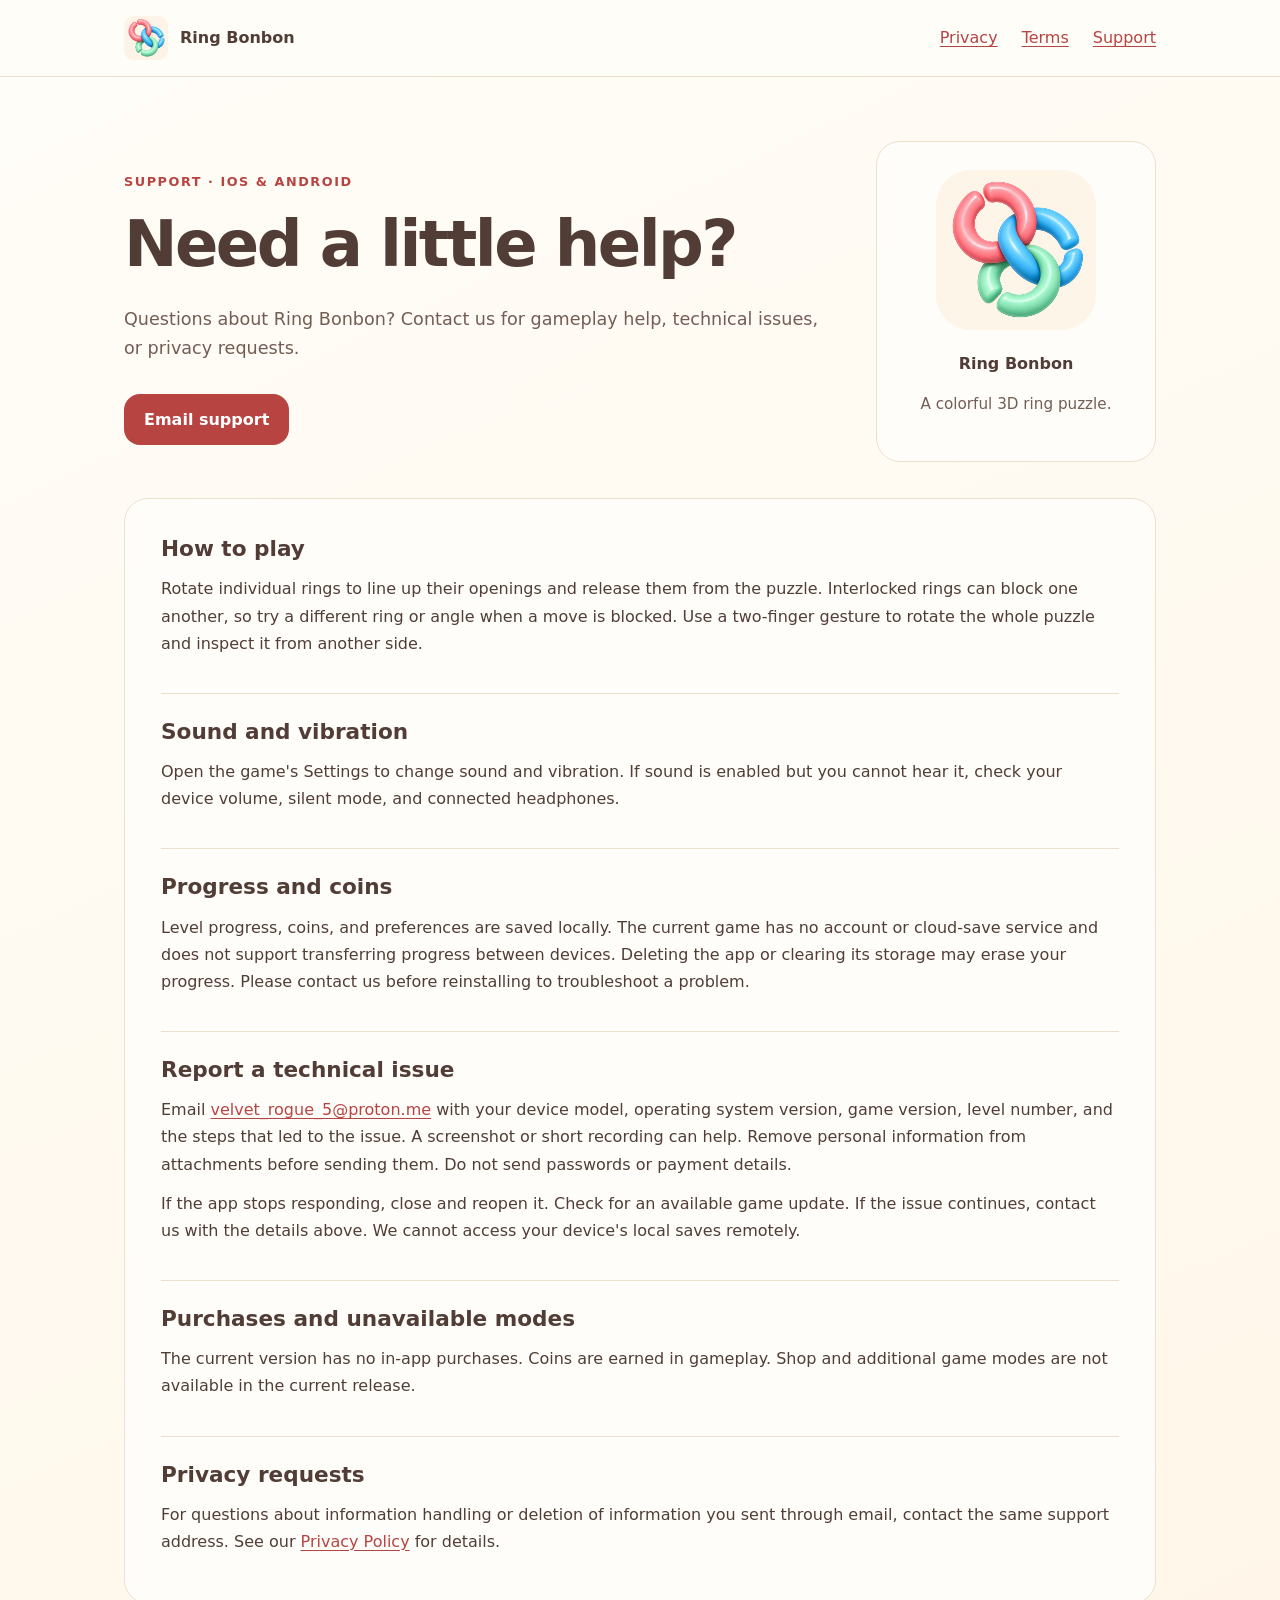
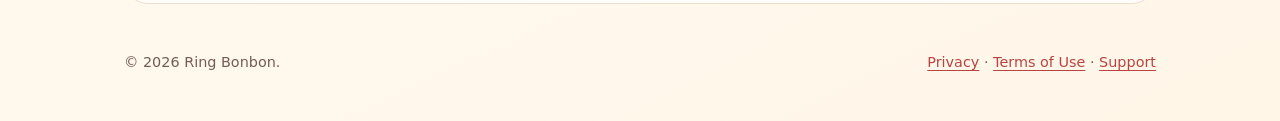
==== support/index.html @ e88f621e "feat: add support and terms pages for store submission" ====
<!doctype html>
<html lang="en">
<head>
  <meta charset="utf-8">
  <meta name="viewport" content="width=device-width, initial-scale=1">
  <meta name="description" content="Ring Bonbon technical support, gameplay help, and contact information.">
  <meta name="theme-color" content="#fff6e8">
  <title>Support | Ring Bonbon</title>
  <link rel="icon" href="../assets/app-icon.png">
  <link rel="stylesheet" href="../assets/styles.css">
</head>
<body>
  <header><nav aria-label="Page navigation"><a class="brand" href="../index.html"><img src="../assets/app-icon.png" alt="" width="44" height="44">Ring Bonbon</a><a href="../privacy.html">Privacy</a><a href="../terms-of-use.html">Terms</a><a href="./" aria-current="page">Support</a></nav></header>
  <main>
    <section class="hero"><div><p class="eyebrow">Support · iOS &amp; Android</p><h1>Need a little help?</h1><p class="lead">Questions about Ring Bonbon? Contact us for gameplay help, technical issues, or privacy requests.</p><a class="button" href="mailto:velvet_rogue_5@proton.me?subject=Ring%20Bonbon%20Support">Email support</a></div><aside><img src="../assets/app-icon.png" alt="Ring Bonbon app icon" width="160" height="160"><strong>Ring Bonbon</strong><p>A colorful 3D ring puzzle.</p></aside></section>
    <section class="policy" aria-label="Support information">
      <article><h2>How to play</h2><p>Rotate individual rings to line up their openings and release them from the puzzle. Interlocked rings can block one another, so try a different ring or angle when a move is blocked. Use a two-finger gesture to rotate the whole puzzle and inspect it from another side.</p></article>
      <article><h2>Sound and vibration</h2><p>Open the game's Settings to change sound and vibration. If sound is enabled but you cannot hear it, check your device volume, silent mode, and connected headphones.</p></article>
      <article><h2>Progress and coins</h2><p>Level progress, coins, and preferences are saved locally. The current game has no account or cloud-save service and does not support transferring progress between devices. Deleting the app or clearing its storage may erase your progress. Please contact us before reinstalling to troubleshoot a problem.</p></article>
      <article><h2>Report a technical issue</h2><p>Email <a href="mailto:velvet_rogue_5@proton.me">velvet_rogue_5@proton.me</a> with your device model, operating system version, game version, level number, and the steps that led to the issue. A screenshot or short recording can help. Remove personal information from attachments before sending them. Do not send passwords or payment details.</p><p>If the app stops responding, close and reopen it. Check for an available game update. If the issue continues, contact us with the details above. We cannot access your device's local saves remotely.</p></article>
      <article><h2>Purchases and unavailable modes</h2><p>The current version has no in-app purchases. Coins are earned in gameplay. Shop and additional game modes are not available in the current release.</p></article>
      <article><h2>Privacy requests</h2><p>For questions about information handling or deletion of information you sent through email, contact the same support address. See our <a href="../privacy.html">Privacy Policy</a> for details.</p></article>
    </section>
  </main>
  <footer><p>&copy; 2026 Ring Bonbon.</p><div><a href="../privacy.html">Privacy</a> · <a href="../terms-of-use.html">Terms of Use</a> · <a href="./">Support</a></div></footer>
</body>
</html>
---- assets/styles.css ----
:root{color-scheme:light;--paper:#fff6e8;--ink:#513d36;--muted:#735d54;--coral:#b84442;--line:#eedfcd}
nav{flex-wrap:wrap}footer{flex-wrap:wrap;gap:12px}@media(max-width:420px){nav .brand{flex-basis:100%}nav{row-gap:10px}}
*{box-sizing:border-box}html{scroll-behavior:smooth;scroll-padding-top:90px}body{margin:0;background:linear-gradient(155deg,#fffdf8,var(--paper));color:var(--ink);font-family:ui-sans-serif,system-ui,-apple-system,BlinkMacSystemFont,"Segoe UI",sans-serif;line-height:1.7}a{color:var(--coral);text-underline-offset:.2em}a:focus-visible{outline:3px solid #427d76;outline-offset:5px}header{background:#fffdf8;border-bottom:1px solid var(--line)}nav{max-width:1080px;margin:auto;padding:16px 24px;display:flex;align-items:center;gap:24px}.brand{display:flex;align-items:center;gap:12px;margin-right:auto;color:var(--ink);font-weight:800;text-decoration:none}.brand img{border-radius:22%}main,footer{max-width:1080px;margin:auto;padding:0 24px}.hero{display:grid;grid-template-columns:1fr 280px;gap:48px;align-items:center;padding:64px 0 36px}.eyebrow{text-transform:uppercase;letter-spacing:.12em;font-size:.8rem;font-weight:800;color:var(--coral)}h1{font-size:clamp(2.5rem,5vw,4rem);line-height:1.12;letter-spacing:-.04em;margin:16px 0 24px}h2{font-size:1.35rem;line-height:1.3;margin:0 0 12px}.lead{font-size:1.1rem;color:var(--muted)}.updated{font-size:.9rem;color:var(--muted)}code{overflow-wrap:anywhere}aside,.summary article,.policy{background:#fffdf9;border:1px solid var(--line);border-radius:24px}aside{text-align:center;padding:28px}aside img{display:block;margin:0 auto 20px;border-radius:22%;max-width:100%;height:auto}aside strong{display:block}aside p{font-size:.95rem;color:var(--muted)}.summary{display:grid;grid-template-columns:repeat(3,1fr);gap:18px;margin-bottom:32px}.summary article{padding:24px}.summary span{display:block;color:var(--coral);font-size:.85rem;font-weight:800;margin-bottom:12px}.summary p{color:var(--muted);margin:0}.policy{padding:36px}.policy article{padding:24px 0;border-bottom:1px solid var(--line)}.policy article:first-child{padding-top:0}.policy article:last-child{border:0;padding-bottom:0}.policy p{margin:12px 0;overflow-wrap:anywhere}.contact{scroll-margin-top:24px}.button{display:inline-block;background:var(--coral);color:white;padding:12px 20px;border-radius:16px;text-decoration:none;margin-top:12px;font-weight:700}footer{display:flex;justify-content:space-between;align-items:center;padding-top:32px;padding-bottom:32px;font-size:.9rem;color:var(--muted)}@media(max-width:720px){.hero{grid-template-columns:1fr;gap:24px;padding-top:32px}.hero aside{display:none}.summary{grid-template-columns:1fr}.policy{padding:24px}nav{gap:16px;padding:14px 20px}.brand{font-size:.95rem}.brand img{width:36px;height:36px}main,footer{padding-left:20px;padding-right:20px}}
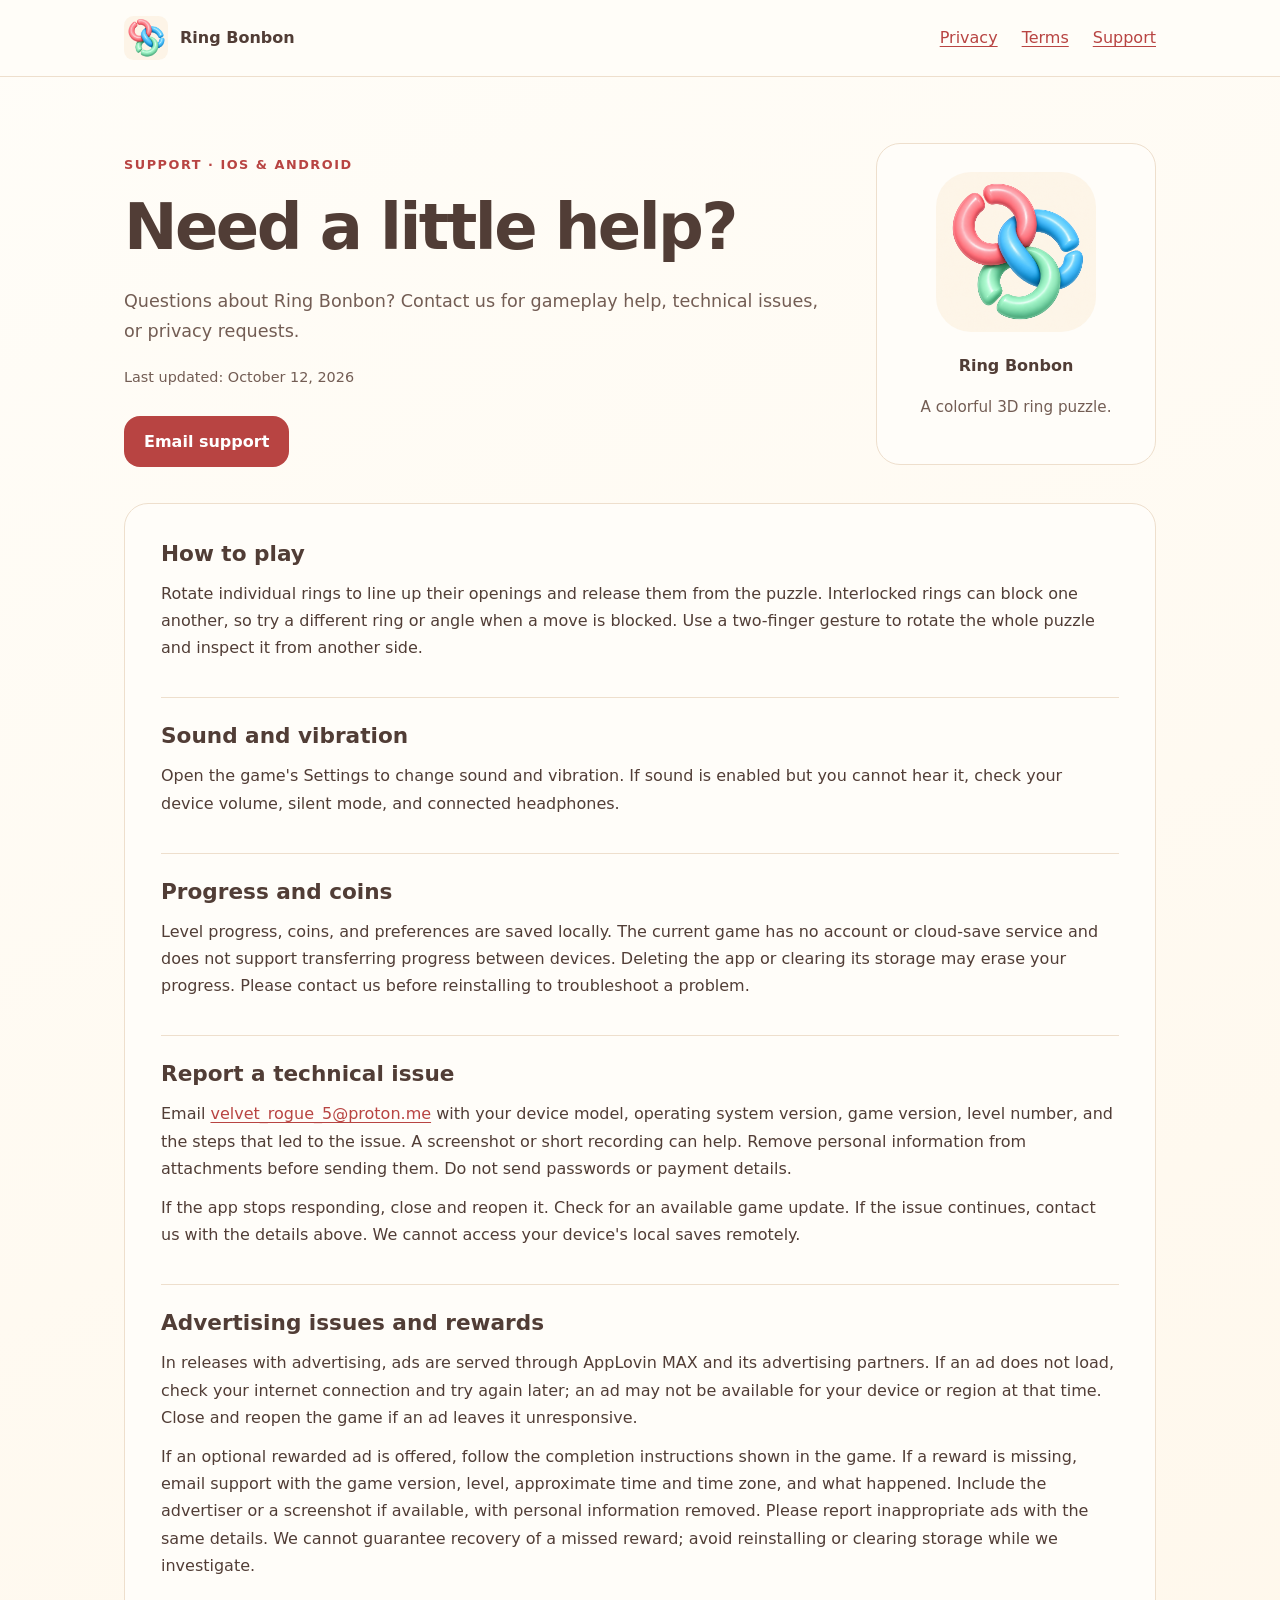
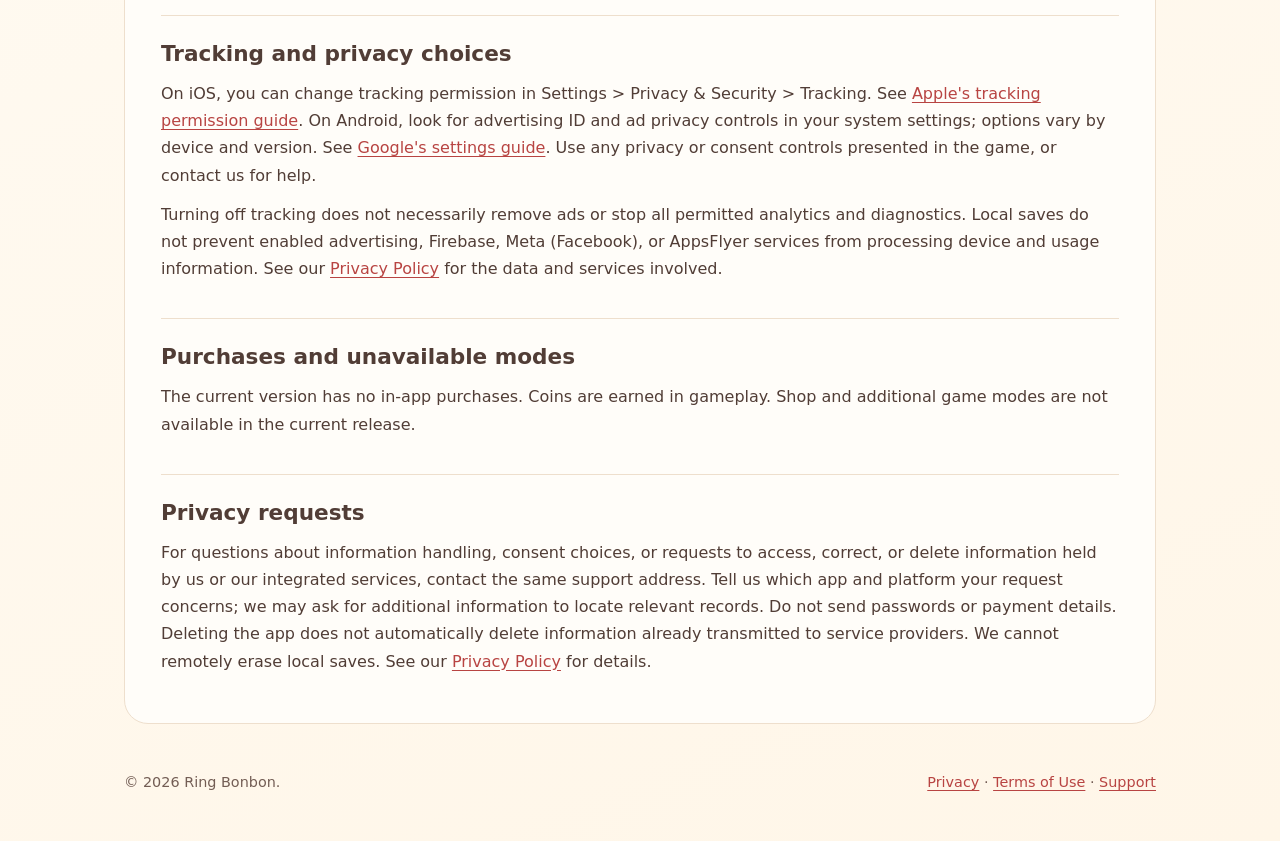
==== commit 2656d633: "docs: sync terms and support with ads and privacy disclosures" ====
--- a/support/index.html
+++ b/support/index.html
@@ -3,7 +3,7 @@
 <head>
   <meta charset="utf-8">
   <meta name="viewport" content="width=device-width, initial-scale=1">
-  <meta name="description" content="Ring Bonbon technical support, gameplay help, and contact information.">
+  <meta name="description" content="Ring Bonbon gameplay, technical and advertising support, privacy choices, and contact information.">
   <meta name="theme-color" content="#fff6e8">
   <title>Support | Ring Bonbon</title>
   <link rel="icon" href="../assets/app-icon.png">
@@ -12,14 +12,16 @@
 <body>
   <header><nav aria-label="Page navigation"><a class="brand" href="../index.html"><img src="../assets/app-icon.png" alt="" width="44" height="44">Ring Bonbon</a><a href="../privacy.html">Privacy</a><a href="../terms-of-use.html">Terms</a><a href="./" aria-current="page">Support</a></nav></header>
   <main>
-    <section class="hero"><div><p class="eyebrow">Support · iOS &amp; Android</p><h1>Need a little help?</h1><p class="lead">Questions about Ring Bonbon? Contact us for gameplay help, technical issues, or privacy requests.</p><a class="button" href="mailto:velvet_rogue_5@proton.me?subject=Ring%20Bonbon%20Support">Email support</a></div><aside><img src="../assets/app-icon.png" alt="Ring Bonbon app icon" width="160" height="160"><strong>Ring Bonbon</strong><p>A colorful 3D ring puzzle.</p></aside></section>
+    <section class="hero"><div><p class="eyebrow">Support · iOS &amp; Android</p><h1>Need a little help?</h1><p class="lead">Questions about Ring Bonbon? Contact us for gameplay help, technical issues, or privacy requests.</p><p class="updated">Last updated: October 12, 2026</p><a class="button" href="mailto:velvet_rogue_5@proton.me?subject=Ring%20Bonbon%20Support">Email support</a></div><aside><img src="../assets/app-icon.png" alt="Ring Bonbon app icon" width="160" height="160"><strong>Ring Bonbon</strong><p>A colorful 3D ring puzzle.</p></aside></section>
     <section class="policy" aria-label="Support information">
       <article><h2>How to play</h2><p>Rotate individual rings to line up their openings and release them from the puzzle. Interlocked rings can block one another, so try a different ring or angle when a move is blocked. Use a two-finger gesture to rotate the whole puzzle and inspect it from another side.</p></article>
       <article><h2>Sound and vibration</h2><p>Open the game's Settings to change sound and vibration. If sound is enabled but you cannot hear it, check your device volume, silent mode, and connected headphones.</p></article>
       <article><h2>Progress and coins</h2><p>Level progress, coins, and preferences are saved locally. The current game has no account or cloud-save service and does not support transferring progress between devices. Deleting the app or clearing its storage may erase your progress. Please contact us before reinstalling to troubleshoot a problem.</p></article>
       <article><h2>Report a technical issue</h2><p>Email <a href="mailto:velvet_rogue_5@proton.me">velvet_rogue_5@proton.me</a> with your device model, operating system version, game version, level number, and the steps that led to the issue. A screenshot or short recording can help. Remove personal information from attachments before sending them. Do not send passwords or payment details.</p><p>If the app stops responding, close and reopen it. Check for an available game update. If the issue continues, contact us with the details above. We cannot access your device's local saves remotely.</p></article>
+      <article><h2>Advertising issues and rewards</h2><p>In releases with advertising, ads are served through AppLovin MAX and its advertising partners. If an ad does not load, check your internet connection and try again later; an ad may not be available for your device or region at that time. Close and reopen the game if an ad leaves it unresponsive.</p><p>If an optional rewarded ad is offered, follow the completion instructions shown in the game. If a reward is missing, email support with the game version, level, approximate time and time zone, and what happened. Include the advertiser or a screenshot if available, with personal information removed. Please report inappropriate ads with the same details. We cannot guarantee recovery of a missed reward; avoid reinstalling or clearing storage while we investigate.</p></article>
+      <article><h2>Tracking and privacy choices</h2><p>On iOS, you can change tracking permission in Settings &gt; Privacy &amp; Security &gt; Tracking. See <a href="https://support.apple.com/en-us/102420" rel="noopener noreferrer">Apple's tracking permission guide</a>. On Android, look for advertising ID and ad privacy controls in your system settings; options vary by device and version. See <a href="https://support.google.com/android/answer/3118621" rel="noopener noreferrer">Google's settings guide</a>. Use any privacy or consent controls presented in the game, or contact us for help.</p><p>Turning off tracking does not necessarily remove ads or stop all permitted analytics and diagnostics. Local saves do not prevent enabled advertising, Firebase, Meta (Facebook), or AppsFlyer services from processing device and usage information. See our <a href="../privacy.html">Privacy Policy</a> for the data and services involved.</p></article>
       <article><h2>Purchases and unavailable modes</h2><p>The current version has no in-app purchases. Coins are earned in gameplay. Shop and additional game modes are not available in the current release.</p></article>
-      <article><h2>Privacy requests</h2><p>For questions about information handling or deletion of information you sent through email, contact the same support address. See our <a href="../privacy.html">Privacy Policy</a> for details.</p></article>
+      <article><h2>Privacy requests</h2><p>For questions about information handling, consent choices, or requests to access, correct, or delete information held by us or our integrated services, contact the same support address. Tell us which app and platform your request concerns; we may ask for additional information to locate relevant records. Do not send passwords or payment details. Deleting the app does not automatically delete information already transmitted to service providers. We cannot remotely erase local saves. See our <a href="../privacy.html">Privacy Policy</a> for details.</p></article>
     </section>
   </main>
   <footer><p>&copy; 2026 Ring Bonbon.</p><div><a href="../privacy.html">Privacy</a> · <a href="../terms-of-use.html">Terms of Use</a> · <a href="./">Support</a></div></footer>
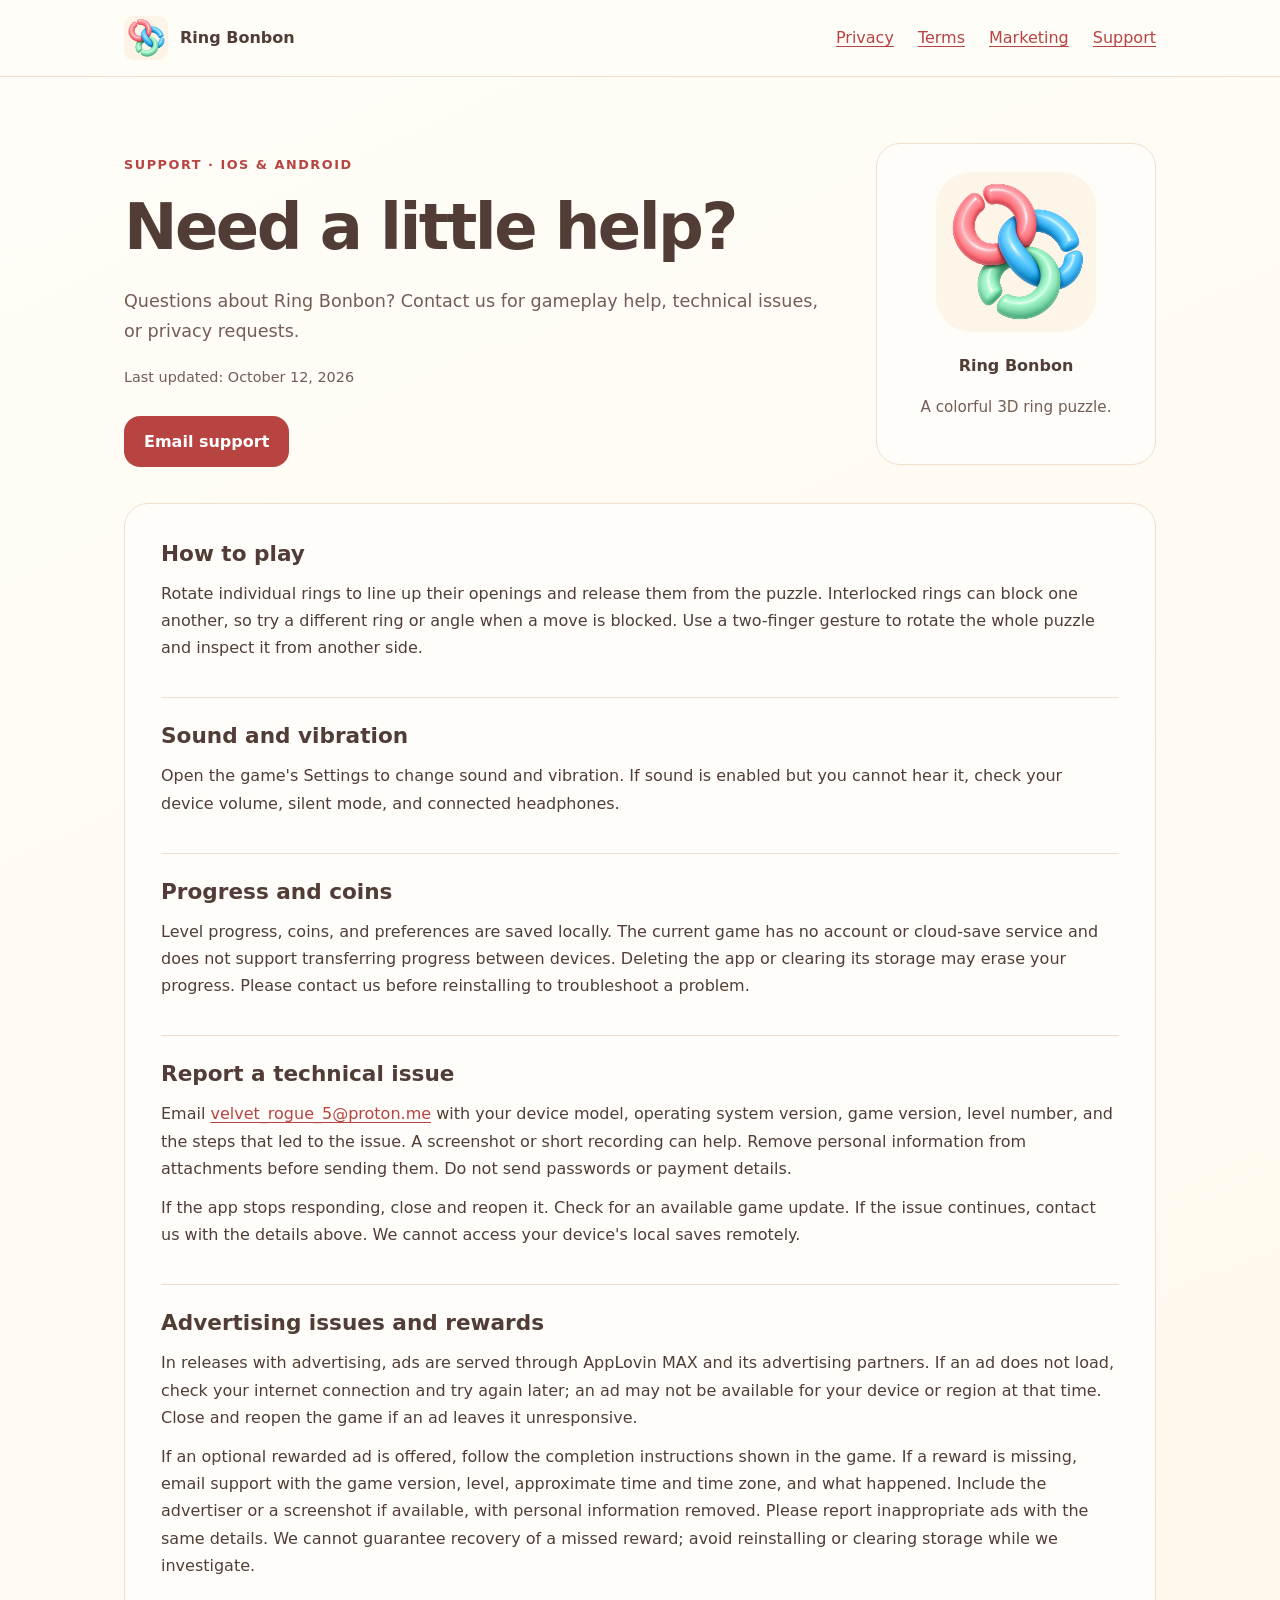
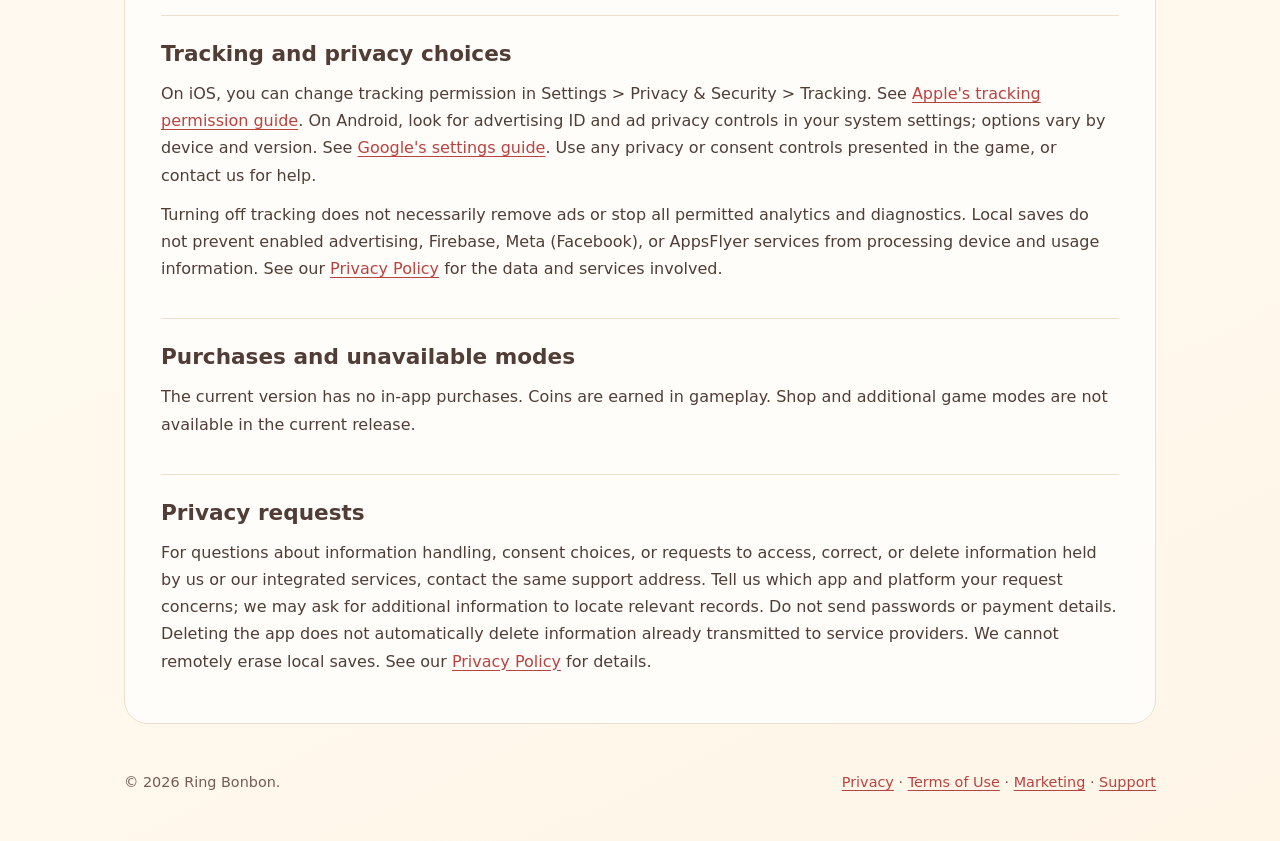
==== commit 42c7c256: "feat: add English Ring Bonbon marketing page" ====
--- a/support/index.html
+++ b/support/index.html
@@ -10,7 +10,7 @@
   <link rel="stylesheet" href="../assets/styles.css">
 </head>
 <body>
-  <header><nav aria-label="Page navigation"><a class="brand" href="../index.html"><img src="../assets/app-icon.png" alt="" width="44" height="44">Ring Bonbon</a><a href="../privacy.html">Privacy</a><a href="../terms-of-use.html">Terms</a><a href="./" aria-current="page">Support</a></nav></header>
+  <header><nav aria-label="Page navigation"><a class="brand" href="../index.html"><img src="../assets/app-icon.png" alt="" width="44" height="44">Ring Bonbon</a><a href="../privacy.html">Privacy</a><a href="../terms-of-use.html">Terms</a><a href="../marketing.html">Marketing</a><a href="./" aria-current="page">Support</a></nav></header>
   <main>
     <section class="hero"><div><p class="eyebrow">Support · iOS &amp; Android</p><h1>Need a little help?</h1><p class="lead">Questions about Ring Bonbon? Contact us for gameplay help, technical issues, or privacy requests.</p><p class="updated">Last updated: October 12, 2026</p><a class="button" href="mailto:velvet_rogue_5@proton.me?subject=Ring%20Bonbon%20Support">Email support</a></div><aside><img src="../assets/app-icon.png" alt="Ring Bonbon app icon" width="160" height="160"><strong>Ring Bonbon</strong><p>A colorful 3D ring puzzle.</p></aside></section>
     <section class="policy" aria-label="Support information">
@@ -24,6 +24,6 @@
       <article><h2>Privacy requests</h2><p>For questions about information handling, consent choices, or requests to access, correct, or delete information held by us or our integrated services, contact the same support address. Tell us which app and platform your request concerns; we may ask for additional information to locate relevant records. Do not send passwords or payment details. Deleting the app does not automatically delete information already transmitted to service providers. We cannot remotely erase local saves. See our <a href="../privacy.html">Privacy Policy</a> for details.</p></article>
     </section>
   </main>
-  <footer><p>&copy; 2026 Ring Bonbon.</p><div><a href="../privacy.html">Privacy</a> · <a href="../terms-of-use.html">Terms of Use</a> · <a href="./">Support</a></div></footer>
+  <footer><p>&copy; 2026 Ring Bonbon.</p><div><a href="../privacy.html">Privacy</a> · <a href="../terms-of-use.html">Terms of Use</a> · <a href="../marketing.html">Marketing</a> · <a href="./">Support</a></div></footer>
 </body>
 </html>
--- a/assets/styles.css
+++ b/assets/styles.css
@@ -1,3 +1,5 @@
 :root{color-scheme:light;--paper:#fff6e8;--ink:#513d36;--muted:#735d54;--coral:#b84442;--line:#eedfcd}
 nav{flex-wrap:wrap}footer{flex-wrap:wrap;gap:12px}@media(max-width:420px){nav .brand{flex-basis:100%}nav{row-gap:10px}}
 *{box-sizing:border-box}html{scroll-behavior:smooth;scroll-padding-top:90px}body{margin:0;background:linear-gradient(155deg,#fffdf8,var(--paper));color:var(--ink);font-family:ui-sans-serif,system-ui,-apple-system,BlinkMacSystemFont,"Segoe UI",sans-serif;line-height:1.7}a{color:var(--coral);text-underline-offset:.2em}a:focus-visible{outline:3px solid #427d76;outline-offset:5px}header{background:#fffdf8;border-bottom:1px solid var(--line)}nav{max-width:1080px;margin:auto;padding:16px 24px;display:flex;align-items:center;gap:24px}.brand{display:flex;align-items:center;gap:12px;margin-right:auto;color:var(--ink);font-weight:800;text-decoration:none}.brand img{border-radius:22%}main,footer{max-width:1080px;margin:auto;padding:0 24px}.hero{display:grid;grid-template-columns:1fr 280px;gap:48px;align-items:center;padding:64px 0 36px}.eyebrow{text-transform:uppercase;letter-spacing:.12em;font-size:.8rem;font-weight:800;color:var(--coral)}h1{font-size:clamp(2.5rem,5vw,4rem);line-height:1.12;letter-spacing:-.04em;margin:16px 0 24px}h2{font-size:1.35rem;line-height:1.3;margin:0 0 12px}.lead{font-size:1.1rem;color:var(--muted)}.updated{font-size:.9rem;color:var(--muted)}code{overflow-wrap:anywhere}aside,.summary article,.policy{background:#fffdf9;border:1px solid var(--line);border-radius:24px}aside{text-align:center;padding:28px}aside img{display:block;margin:0 auto 20px;border-radius:22%;max-width:100%;height:auto}aside strong{display:block}aside p{font-size:.95rem;color:var(--muted)}.summary{display:grid;grid-template-columns:repeat(3,1fr);gap:18px;margin-bottom:32px}.summary article{padding:24px}.summary span{display:block;color:var(--coral);font-size:.85rem;font-weight:800;margin-bottom:12px}.summary p{color:var(--muted);margin:0}.policy{padding:36px}.policy article{padding:24px 0;border-bottom:1px solid var(--line)}.policy article:first-child{padding-top:0}.policy article:last-child{border:0;padding-bottom:0}.policy p{margin:12px 0;overflow-wrap:anywhere}.contact{scroll-margin-top:24px}.button{display:inline-block;background:var(--coral);color:white;padding:12px 20px;border-radius:16px;text-decoration:none;margin-top:12px;font-weight:700}footer{display:flex;justify-content:space-between;align-items:center;padding-top:32px;padding-bottom:32px;font-size:.9rem;color:var(--muted)}@media(max-width:720px){.hero{grid-template-columns:1fr;gap:24px;padding-top:32px}.hero aside{display:none}.summary{grid-template-columns:1fr}.policy{padding:24px}nav{gap:16px;padding:14px 20px}.brand{font-size:.95rem}.brand img{width:36px;height:36px}main,footer{padding-left:20px;padding-right:20px}}
+
+.copy-block{white-space:pre-wrap;overflow-wrap:anywhere;font:inherit;background:var(--paper);border:1px solid var(--line);border-radius:12px;padding:18px;margin:12px 0}
